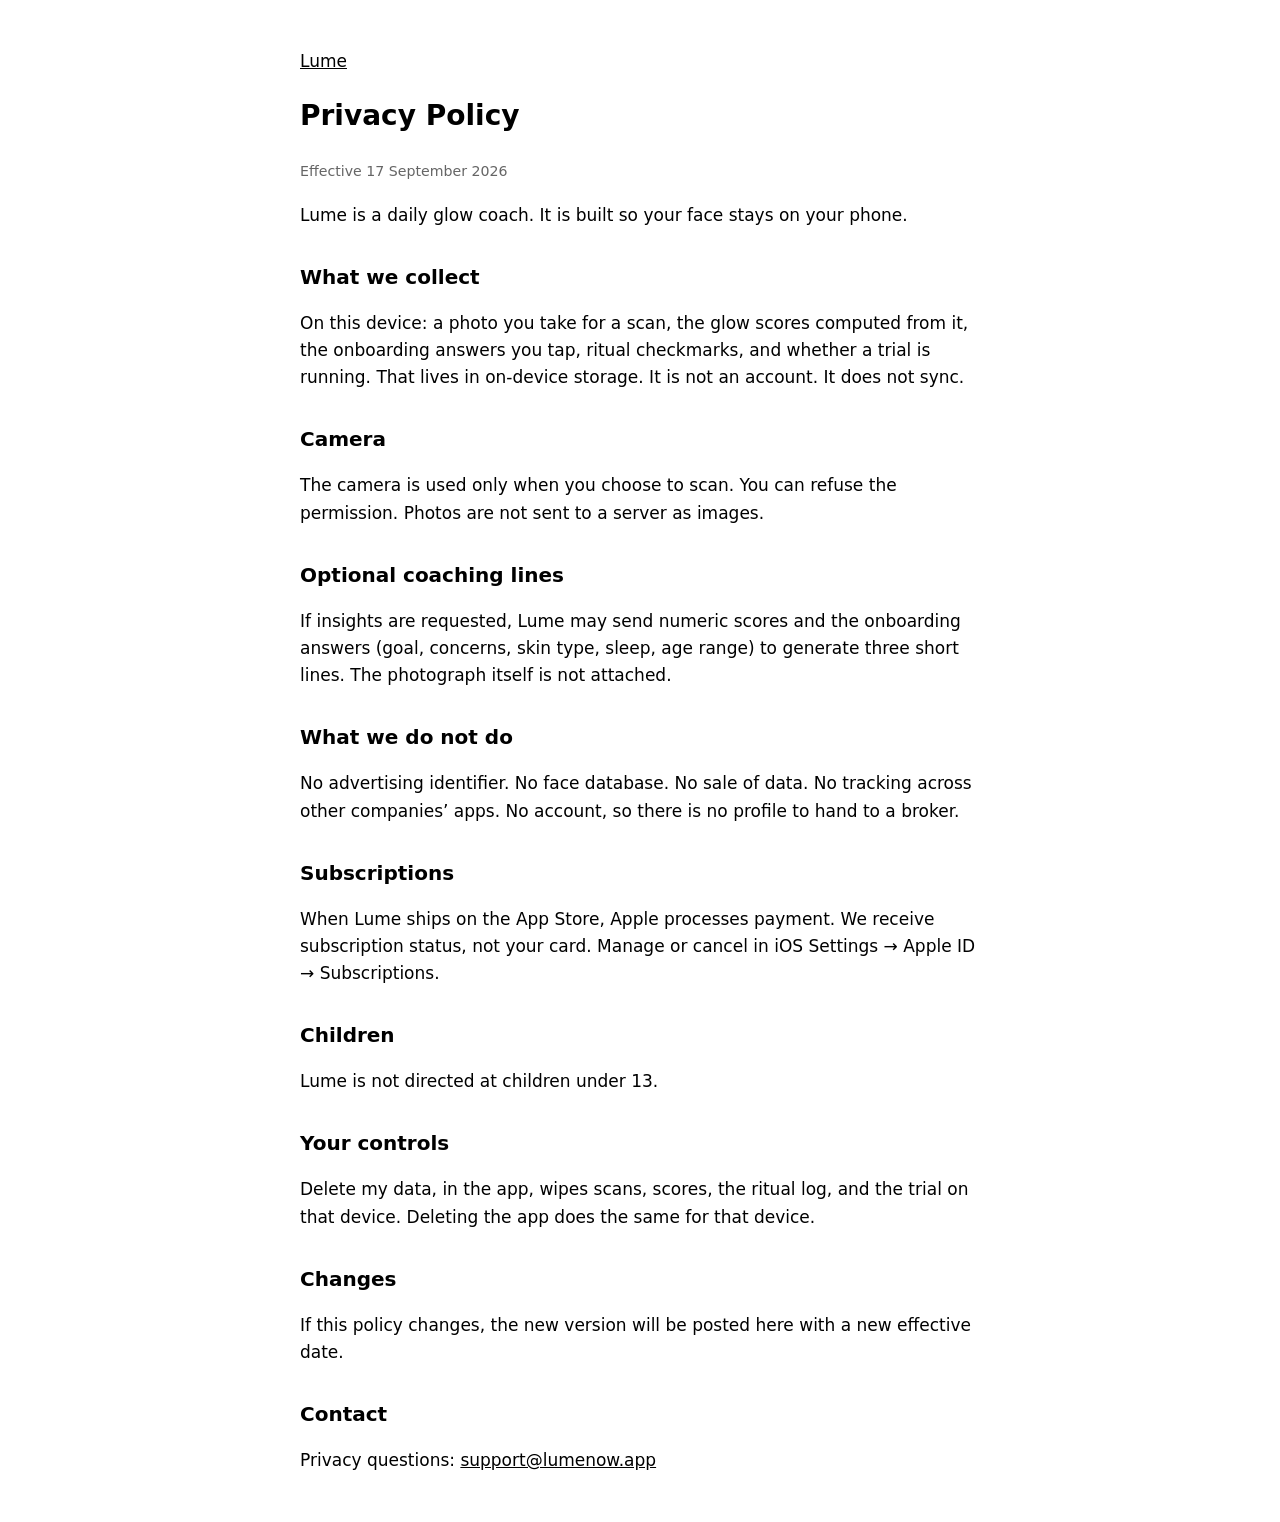
==== docs/privacy.html @ e48e27dd "Add GitHub Pages site for lumenow.app" ====
<!DOCTYPE html>
<html lang="en">
<head>
<meta charset="utf-8">
<meta name="viewport" content="width=device-width, initial-scale=1">
<title>Lume – Privacy Policy</title>
<style>
  :root { color-scheme: light dark; }
  body { font: 17px/1.6 -apple-system, system-ui, sans-serif; max-width: 680px; margin: 48px auto; padding: 0 20px; }
  h1 { font-size: 28px; } h2 { font-size: 20px; margin-top: 32px; }
  small { opacity: .6; }
  a { color: inherit; }
</style>
</head>
<body>
<p><a href="/">Lume</a></p>
<h1>Privacy Policy</h1>
<p><small>Effective 17 September 2026</small></p>

<p>Lume is a daily glow coach. It is built so your face stays on your phone.</p>

<h2>What we collect</h2>
<p>On this device: a photo you take for a scan, the glow scores computed from it, the onboarding answers you tap, ritual checkmarks, and whether a trial is running. That lives in on-device storage. It is not an account. It does not sync.</p>

<h2>Camera</h2>
<p>The camera is used only when you choose to scan. You can refuse the permission. Photos are not sent to a server as images.</p>

<h2>Optional coaching lines</h2>
<p>If insights are requested, Lume may send numeric scores and the onboarding answers (goal, concerns, skin type, sleep, age range) to generate three short lines. The photograph itself is not attached.</p>

<h2>What we do not do</h2>
<p>No advertising identifier. No face database. No sale of data. No tracking across other companies’ apps. No account, so there is no profile to hand to a broker.</p>

<h2>Subscriptions</h2>
<p>When Lume ships on the App Store, Apple processes payment. We receive subscription status, not your card. Manage or cancel in iOS Settings → Apple ID → Subscriptions.</p>

<h2>Children</h2>
<p>Lume is not directed at children under 13.</p>

<h2>Your controls</h2>
<p>Delete my data, in the app, wipes scans, scores, the ritual log, and the trial on that device. Deleting the app does the same for that device.</p>

<h2>Changes</h2>
<p>If this policy changes, the new version will be posted here with a new effective date.</p>

<h2>Contact</h2>
<p>Privacy questions: <a href="mailto:support@lumenow.app">support@lumenow.app</a></p>
</body>
</html>
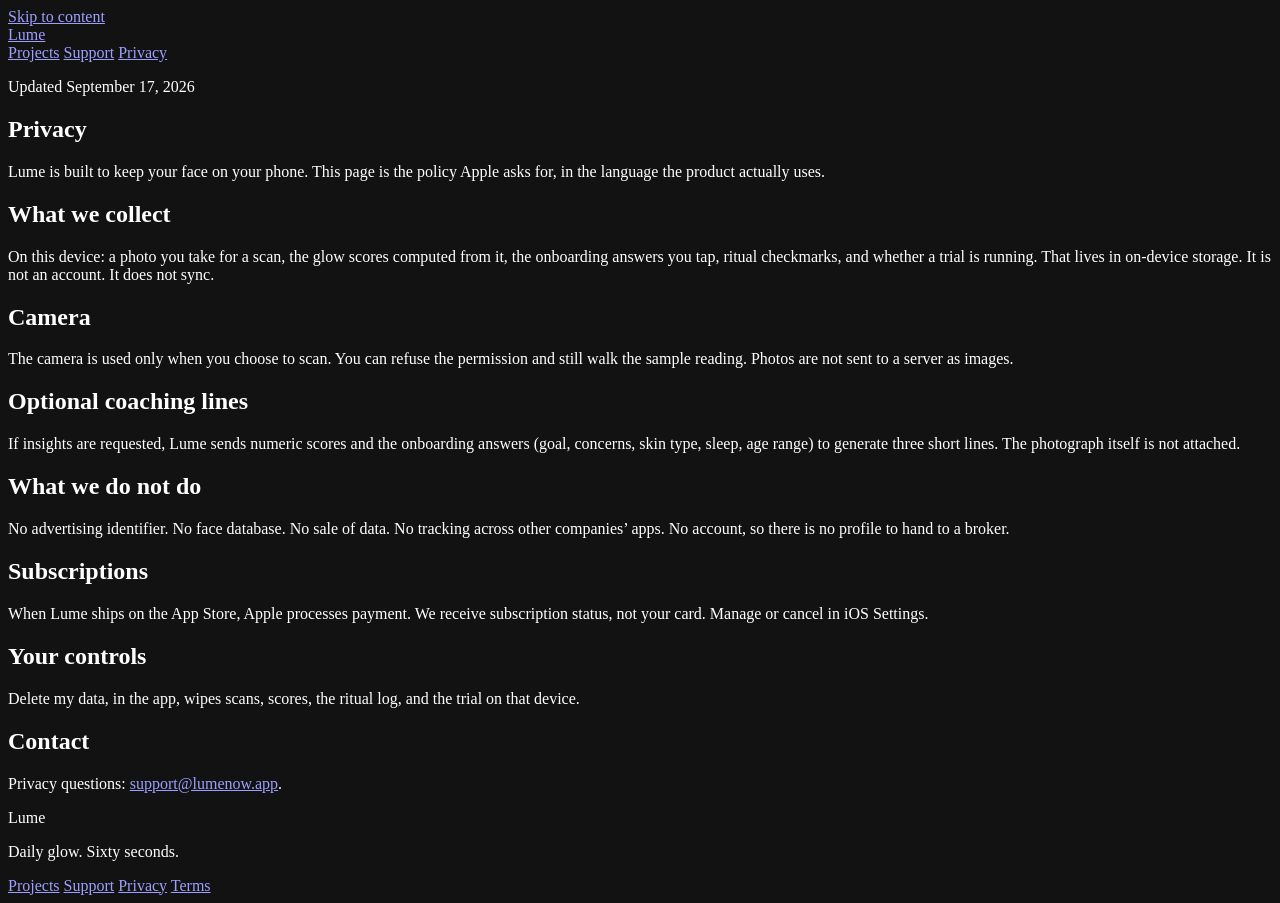
==== commit 500f6730: "Ship crawl-ready lumenow.app Canonicals, JSON-LD, sitemap, robots, OG image, and iPhone 18 renders o" ====
--- a/docs/privacy.html
+++ b/docs/privacy.html
@@ -1,49 +1,138 @@
 <!DOCTYPE html>
 <html lang="en">
-<head>
-<meta charset="utf-8">
-<meta name="viewport" content="width=device-width, initial-scale=1">
-<title>Lume – Privacy Policy</title>
-<style>
-  :root { color-scheme: light dark; }
-  body { font: 17px/1.6 -apple-system, system-ui, sans-serif; max-width: 680px; margin: 48px auto; padding: 0 20px; }
-  h1 { font-size: 28px; } h2 { font-size: 20px; margin-top: 32px; }
-  small { opacity: .6; }
-  a { color: inherit; }
-</style>
-</head>
-<body>
-<p><a href="/">Lume</a></p>
-<h1>Privacy Policy</h1>
-<p><small>Effective 17 September 2026</small></p>
-
-<p>Lume is a daily glow coach. It is built so your face stays on your phone.</p>
-
-<h2>What we collect</h2>
-<p>On this device: a photo you take for a scan, the glow scores computed from it, the onboarding answers you tap, ritual checkmarks, and whether a trial is running. That lives in on-device storage. It is not an account. It does not sync.</p>
-
-<h2>Camera</h2>
-<p>The camera is used only when you choose to scan. You can refuse the permission. Photos are not sent to a server as images.</p>
-
-<h2>Optional coaching lines</h2>
-<p>If insights are requested, Lume may send numeric scores and the onboarding answers (goal, concerns, skin type, sleep, age range) to generate three short lines. The photograph itself is not attached.</p>
-
-<h2>What we do not do</h2>
-<p>No advertising identifier. No face database. No sale of data. No tracking across other companies’ apps. No account, so there is no profile to hand to a broker.</p>
-
-<h2>Subscriptions</h2>
-<p>When Lume ships on the App Store, Apple processes payment. We receive subscription status, not your card. Manage or cancel in iOS Settings → Apple ID → Subscriptions.</p>
-
-<h2>Children</h2>
-<p>Lume is not directed at children under 13.</p>
-
-<h2>Your controls</h2>
-<p>Delete my data, in the app, wipes scans, scores, the ritual log, and the trial on that device. Deleting the app does the same for that device.</p>
-
-<h2>Changes</h2>
-<p>If this policy changes, the new version will be posted here with a new effective date.</p>
-
-<h2>Contact</h2>
-<p>Privacy questions: <a href="mailto:support@lumenow.app">support@lumenow.app</a></p>
-</body>
+  <head>
+    <meta charset="utf-8" />
+    <meta name="viewport" content="width=device-width, initial-scale=1" />
+    <title>Privacy policy — Lume</title>
+    <meta name="description" content="How Lume handles photos, scores, and optional coaching. Scans stay on your iPhone. No account. No ad tracking." />
+    <meta name="robots" content="index, follow, max-image-preview:large, max-snippet:-1" />
+    <meta name="author" content="Lume" />
+    <meta name="theme-color" content="#0e0e0c" />
+    <meta name="color-scheme" content="dark" />
+    <link rel="canonical" href="https://lumenow.app/privacy.html" />
+    <link rel="alternate" hreflang="en" href="https://lumenow.app/privacy.html" />
+    <meta property="og:type" content="article" />
+    <meta property="og:site_name" content="Lume" />
+    <meta property="og:locale" content="en_US" />
+    <meta property="og:title" content="Privacy policy — Lume" />
+    <meta property="og:description" content="How Lume handles photos, scores, and optional coaching. Scans stay on your iPhone." />
+    <meta property="og:url" content="https://lumenow.app/privacy.html" />
+    <meta property="og:image" content="https://lumenow.app/og.jpg" />
+    <meta property="og:image:width" content="1200" />
+    <meta property="og:image:height" content="630" />
+    <meta name="twitter:card" content="summary_large_image" />
+    <meta name="twitter:title" content="Privacy policy — Lume" />
+    <meta name="twitter:description" content="How Lume handles photos, scores, and optional coaching. Scans stay on your iPhone." />
+    <meta name="twitter:image" content="https://lumenow.app/og.jpg" />
+    <meta name="referrer" content="origin-when-cross-origin" />
+    <meta property="og:image:type" content="image/jpeg" />
+    <meta property="og:image:alt" content="Lume on iPhone 18 Pro — Daily glow. Sixty seconds." />
+    <meta name="twitter:image:alt" content="Lume on iPhone 18 Pro" />
+    <link rel="sitemap" type="application/xml" href="https://lumenow.app/sitemap.xml" />
+    <link rel="manifest" href="/site.webmanifest" />
+    <link rel="author" href="/humans.txt" />
+    <link rel="icon" type="image/svg+xml" href="/favicon.svg" />
+    <link rel="apple-touch-icon" href="/apple-touch-icon.png" />
+    <link rel="preconnect" href="https://fonts.googleapis.com" />
+    <link rel="preconnect" href="https://fonts.gstatic.com" crossorigin />
+    <link href="https://fonts.googleapis.com/css2?family=Fraunces:opsz,wght@9..144,500&family=Outfit:wght@400;500&display=swap" rel="stylesheet" />
+    <link rel="stylesheet" href="/site.css" />
+    <script type="application/ld+json">
+      {
+        "@context": "https://schema.org",
+        "@graph": [
+          {
+            "@type": "PrivacyPolicy",
+            "name": "Privacy policy — Lume",
+            "url": "https://lumenow.app/privacy.html",
+            "dateModified": "2026-09-17",
+            "publisher": { "@type": "Organization", "name": "Lume", "url": "https://lumenow.app/" },
+            "inLanguage": "en"
+          },
+          {
+            "@type": "BreadcrumbList",
+            "itemListElement": [
+              { "@type": "ListItem", "position": 1, "name": "Lume", "item": "https://lumenow.app/" },
+              { "@type": "ListItem", "position": 2, "name": "Privacy", "item": "https://lumenow.app/privacy.html" }
+            ]
+          }
+        ]
+      }
+    </script>
+  </head>
+  <body>
+    <a class="skip" href="#main">Skip to content</a>
+    <div class="wrap">
+      <header class="site">
+        <a class="wordmark" href="/" aria-label="Lume home">Lume</a>
+        <nav aria-label="Primary">
+          <a href="/projects.html">Projects</a>
+          <a href="/support.html">Support</a>
+          <a href="/privacy.html" aria-current="page">Privacy</a>
+        </nav>
+      </header>
+      <main id="main">
+        <article class="legal">
+          <p class="kicker">Updated September 17, 2026</p>
+          <h1>Privacy</h1>
+          <p>
+            Lume is built to keep your face on your phone. This page is the
+            policy Apple asks for, in the language the product actually uses.
+          </p>
+          <h2>What we collect</h2>
+          <p>
+            On this device: a photo you take for a scan, the glow scores computed
+            from it, the onboarding answers you tap, ritual checkmarks, and
+            whether a trial is running. That lives in on-device storage. It is
+            not an account. It does not sync.
+          </p>
+          <h2>Camera</h2>
+          <p>
+            The camera is used only when you choose to scan. You can refuse the
+            permission and still walk the sample reading. Photos are not sent to
+            a server as images.
+          </p>
+          <h2>Optional coaching lines</h2>
+          <p>
+            If insights are requested, Lume sends numeric scores and the
+            onboarding answers (goal, concerns, skin type, sleep, age range) to
+            generate three short lines. The photograph itself is not attached.
+          </p>
+          <h2>What we do not do</h2>
+          <p>
+            No advertising identifier. No face database. No sale of data. No
+            tracking across other companies’ apps. No account, so there is no
+            profile to hand to a broker.
+          </p>
+          <h2>Subscriptions</h2>
+          <p>
+            When Lume ships on the App Store, Apple processes payment. We receive
+            subscription status, not your card. Manage or cancel in iOS Settings.
+          </p>
+          <h2>Your controls</h2>
+          <p>
+            Delete my data, in the app, wipes scans, scores, the ritual log, and
+            the trial on that device.
+          </p>
+          <h2>Contact</h2>
+          <p>
+            Privacy questions:
+            <a href="mailto:support@lumenow.app">support@lumenow.app</a>.
+          </p>
+        </article>
+      </main>
+      <footer class="site">
+        <div>
+          <p class="wordmark">Lume</p>
+          <p>Daily glow. Sixty seconds.</p>
+        </div>
+        <nav aria-label="Footer">
+          <a href="/projects.html">Projects</a>
+          <a href="/support.html">Support</a>
+          <a href="/privacy.html">Privacy</a>
+          <a href="/terms.html">Terms</a>
+        </nav>
+      </footer>
+    </div>
+  </body>
 </html>
